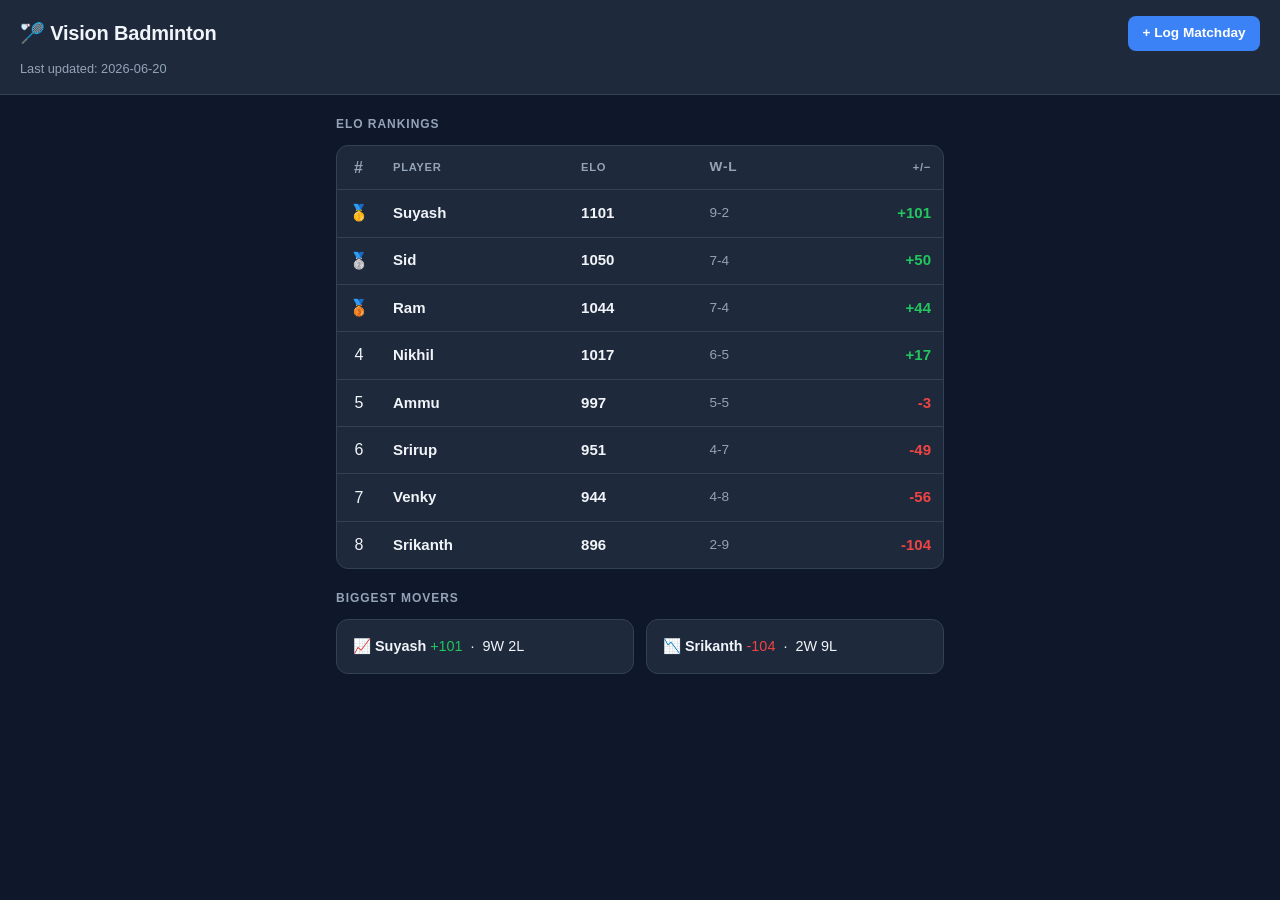
==== index.html @ 6da41555 "first commit" ====
<!DOCTYPE html>
<html lang="en">
<head>
  <meta charset="UTF-8">
  <meta name="viewport" content="width=device-width, initial-scale=1.0">
  <title>Vision Badminton — Leaderboard</title>
  <link rel="stylesheet" href="css/style.css">
</head>
<body>

<header>
  <h1>🏸 Vision Badminton</h1>
  <a href="matchday.html" class="nav-link">+ Log Matchday</a>
  <span id="last-updated"></span>
</header>

<div class="section">
  <p class="section-title">ELO Rankings</p>
  <div class="table-wrap">
    <table>
      <thead>
        <tr>
          <th class="col-rank">#</th>
          <th class="col-name">Player</th>
          <th class="col-elo">ELO</th>
          <th class="col-record">W-L</th>
          <th class="col-delta">+/−</th>
        </tr>
      </thead>
      <tbody id="leaderboard-body">
        <tr><td colspan="5" style="color:var(--subtext);padding:1.5rem;text-align:center">Loading…</td></tr>
      </tbody>
    </table>
  </div>
</div>

<div class="section">
  <p class="section-title">Biggest Movers</p>
  <div class="movers-grid">
    <div class="mover-card" id="top-gainer"></div>
    <div class="mover-card" id="top-loser"></div>
  </div>
</div>

<script src="js/elo.js"></script>
<script src="js/leaderboard.js"></script>
</body>
</html>
---- css/style.css ----
*, *::before, *::after { box-sizing: border-box; margin: 0; padding: 0; }

:root {
  --bg:       #0f172a;
  --surface:  #1e293b;
  --border:   #334155;
  --text:     #f1f5f9;
  --subtext:  #94a3b8;
  --accent:   #3b82f6;
  --green:    #22c55e;
  --red:      #ef4444;
  --gold:     #f59e0b;
}

body {
  background: var(--bg);
  color: var(--text);
  font-family: -apple-system, BlinkMacSystemFont, 'Segoe UI', sans-serif;
  font-size: 15px;
  line-height: 1.5;
  min-height: 100vh;
  padding: 0 0 2rem;
}

/* ── Header ─────────────────────────────────────────── */
header {
  background: var(--surface);
  border-bottom: 1px solid var(--border);
  padding: 1rem 1.25rem;
  display: flex;
  align-items: center;
  justify-content: space-between;
  flex-wrap: wrap;
  gap: 0.5rem;
}

header h1 {
  font-size: 1.25rem;
  font-weight: 700;
  letter-spacing: -0.01em;
}

header a {
  color: var(--accent);
  text-decoration: none;
  font-size: 0.875rem;
}

#last-updated {
  color: var(--subtext);
  font-size: 0.8rem;
  width: 100%;
}

/* ── Sections ────────────────────────────────────────── */
.section {
  margin: 1.25rem auto;
  max-width: 640px;
  padding: 0 1rem;
}

.section-title {
  font-size: 0.75rem;
  font-weight: 600;
  text-transform: uppercase;
  letter-spacing: 0.08em;
  color: var(--subtext);
  margin-bottom: 0.75rem;
}

/* ── Leaderboard Table ───────────────────────────────── */
.table-wrap {
  background: var(--surface);
  border: 1px solid var(--border);
  border-radius: 0.75rem;
  overflow: hidden;
}

table {
  width: 100%;
  border-collapse: collapse;
}

th {
  font-size: 0.7rem;
  font-weight: 600;
  text-transform: uppercase;
  letter-spacing: 0.06em;
  color: var(--subtext);
  padding: 0.6rem 0.75rem;
  text-align: left;
  border-bottom: 1px solid var(--border);
}

td {
  padding: 0.7rem 0.75rem;
  border-bottom: 1px solid var(--border);
}

tr:last-child td { border-bottom: none; }

tr:hover td { background: rgba(255,255,255,0.03); }

.col-rank  { font-size: 1rem; width: 2.5rem; text-align: center; }
.col-name  { font-weight: 600; }
.col-elo   { font-weight: 700; font-variant-numeric: tabular-nums; }
.col-record { color: var(--subtext); font-size: 0.85rem; font-variant-numeric: tabular-nums; }
.col-delta { font-weight: 600; font-variant-numeric: tabular-nums; text-align: right; }

.positive { color: var(--green); }
.negative { color: var(--red); }
.neutral  { color: var(--subtext); }

/* ── Movers ──────────────────────────────────────────── */
.movers-grid {
  display: grid;
  grid-template-columns: 1fr 1fr;
  gap: 0.75rem;
}

.mover-card {
  background: var(--surface);
  border: 1px solid var(--border);
  border-radius: 0.75rem;
  padding: 0.875rem 1rem;
  font-size: 0.9rem;
  line-height: 1.7;
}

/* ── Form (matchday.html) ────────────────────────────── */
.form-card {
  background: var(--surface);
  border: 1px solid var(--border);
  border-radius: 0.75rem;
  padding: 1.25rem;
  display: flex;
  flex-direction: column;
  gap: 1rem;
}

.field-group {
  display: flex;
  flex-direction: column;
  gap: 0.4rem;
}

label, .field-label {
  font-size: 0.8rem;
  font-weight: 600;
  color: var(--subtext);
  text-transform: uppercase;
  letter-spacing: 0.05em;
}

input[type="text"],
input[type="date"],
select,
textarea {
  background: var(--bg);
  border: 1px solid var(--border);
  border-radius: 0.5rem;
  color: var(--text);
  font-size: 0.95rem;
  padding: 0.6rem 0.75rem;
  width: 100%;
  appearance: none;
}

input:focus, select:focus, textarea:focus {
  outline: 2px solid var(--accent);
  outline-offset: 0;
}

.radio-group {
  display: flex;
  gap: 0.5rem;
  flex-wrap: wrap;
}

.radio-btn {
  flex: 1;
  min-width: 80px;
}

.radio-btn input[type="radio"] {
  display: none;
}

.radio-btn label {
  display: block;
  background: var(--bg);
  border: 1px solid var(--border);
  border-radius: 0.5rem;
  padding: 0.5rem 0.75rem;
  text-align: center;
  cursor: pointer;
  font-size: 0.85rem;
  font-weight: 600;
  text-transform: none;
  letter-spacing: 0;
  color: var(--text);
  transition: background 0.15s, border-color 0.15s;
}

.radio-btn input[type="radio"]:checked + label {
  background: var(--accent);
  border-color: var(--accent);
  color: #fff;
}

.players-row {
  display: grid;
  grid-template-columns: 1fr 1fr;
  gap: 0.5rem;
}

/* ── Buttons ─────────────────────────────────────────── */
.btn {
  border: none;
  border-radius: 0.5rem;
  cursor: pointer;
  font-size: 0.95rem;
  font-weight: 600;
  padding: 0.7rem 1.25rem;
  transition: opacity 0.15s;
}

.btn:active { opacity: 0.8; }

.btn-primary {
  background: var(--accent);
  color: #fff;
  width: 100%;
}

.btn-secondary {
  background: var(--surface);
  border: 1px solid var(--border);
  color: var(--text);
}

.btn-copy {
  background: var(--green);
  color: #fff;
}

/* ── Staged matches ──────────────────────────────────── */
.match-card {
  background: var(--surface);
  border: 1px solid var(--border);
  border-radius: 0.6rem;
  padding: 0.75rem 1rem;
  display: flex;
  align-items: center;
  justify-content: space-between;
  gap: 0.5rem;
  margin-bottom: 0.5rem;
}

.match-info {
  display: flex;
  flex-wrap: wrap;
  gap: 0.4rem 0.75rem;
  font-size: 0.875rem;
  align-items: center;
}

.match-tag {
  background: var(--border);
  border-radius: 0.3rem;
  padding: 0.1rem 0.4rem;
  font-size: 0.75rem;
  font-weight: 700;
}

.match-score { color: var(--subtext); }
.match-result { color: var(--green); font-weight: 600; }

.remove-btn {
  background: none;
  border: none;
  color: var(--subtext);
  cursor: pointer;
  font-size: 1rem;
  padding: 0.2rem 0.4rem;
  flex-shrink: 0;
}

.remove-btn:hover { color: var(--red); }

.empty-msg { color: var(--subtext); font-size: 0.875rem; }

/* ── JSON output ─────────────────────────────────────── */
textarea#json-output {
  font-family: 'SF Mono', 'Consolas', monospace;
  font-size: 0.8rem;
  min-height: 180px;
  resize: vertical;
}

.json-actions {
  display: flex;
  gap: 0.75rem;
  margin-top: 0.75rem;
}

/* ── Nav link ────────────────────────────────────────── */
.nav-link {
  display: inline-flex;
  align-items: center;
  gap: 0.4rem;
  background: var(--accent);
  color: #fff;
  border-radius: 0.5rem;
  padding: 0.45rem 0.9rem;
  font-size: 0.85rem;
  font-weight: 600;
  text-decoration: none;
}
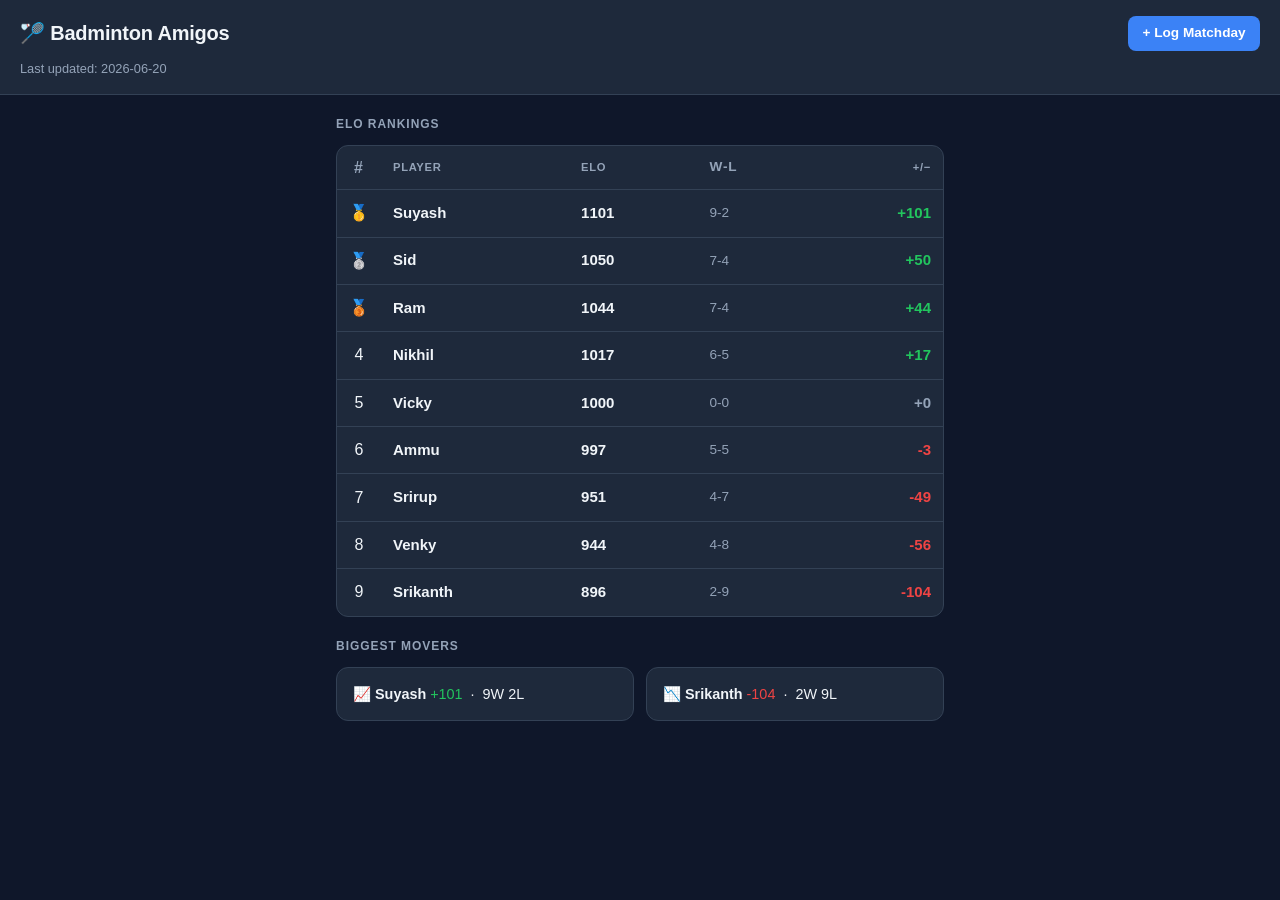
==== commit ba0a975c: "Update index.html" ====
--- a/index.html
+++ b/index.html
@@ -3,13 +3,13 @@
 <head>
   <meta charset="UTF-8">
   <meta name="viewport" content="width=device-width, initial-scale=1.0">
-  <title>Vision Badminton — Leaderboard</title>
+  <title>Badminton Amigos — Leaderboard</title>
   <link rel="stylesheet" href="css/style.css">
 </head>
 <body>
 
 <header>
-  <h1>🏸 Vision Badminton</h1>
+  <h1>🏸 Badminton Amigos</h1>
   <a href="matchday.html" class="nav-link">+ Log Matchday</a>
   <span id="last-updated"></span>
 </header>
